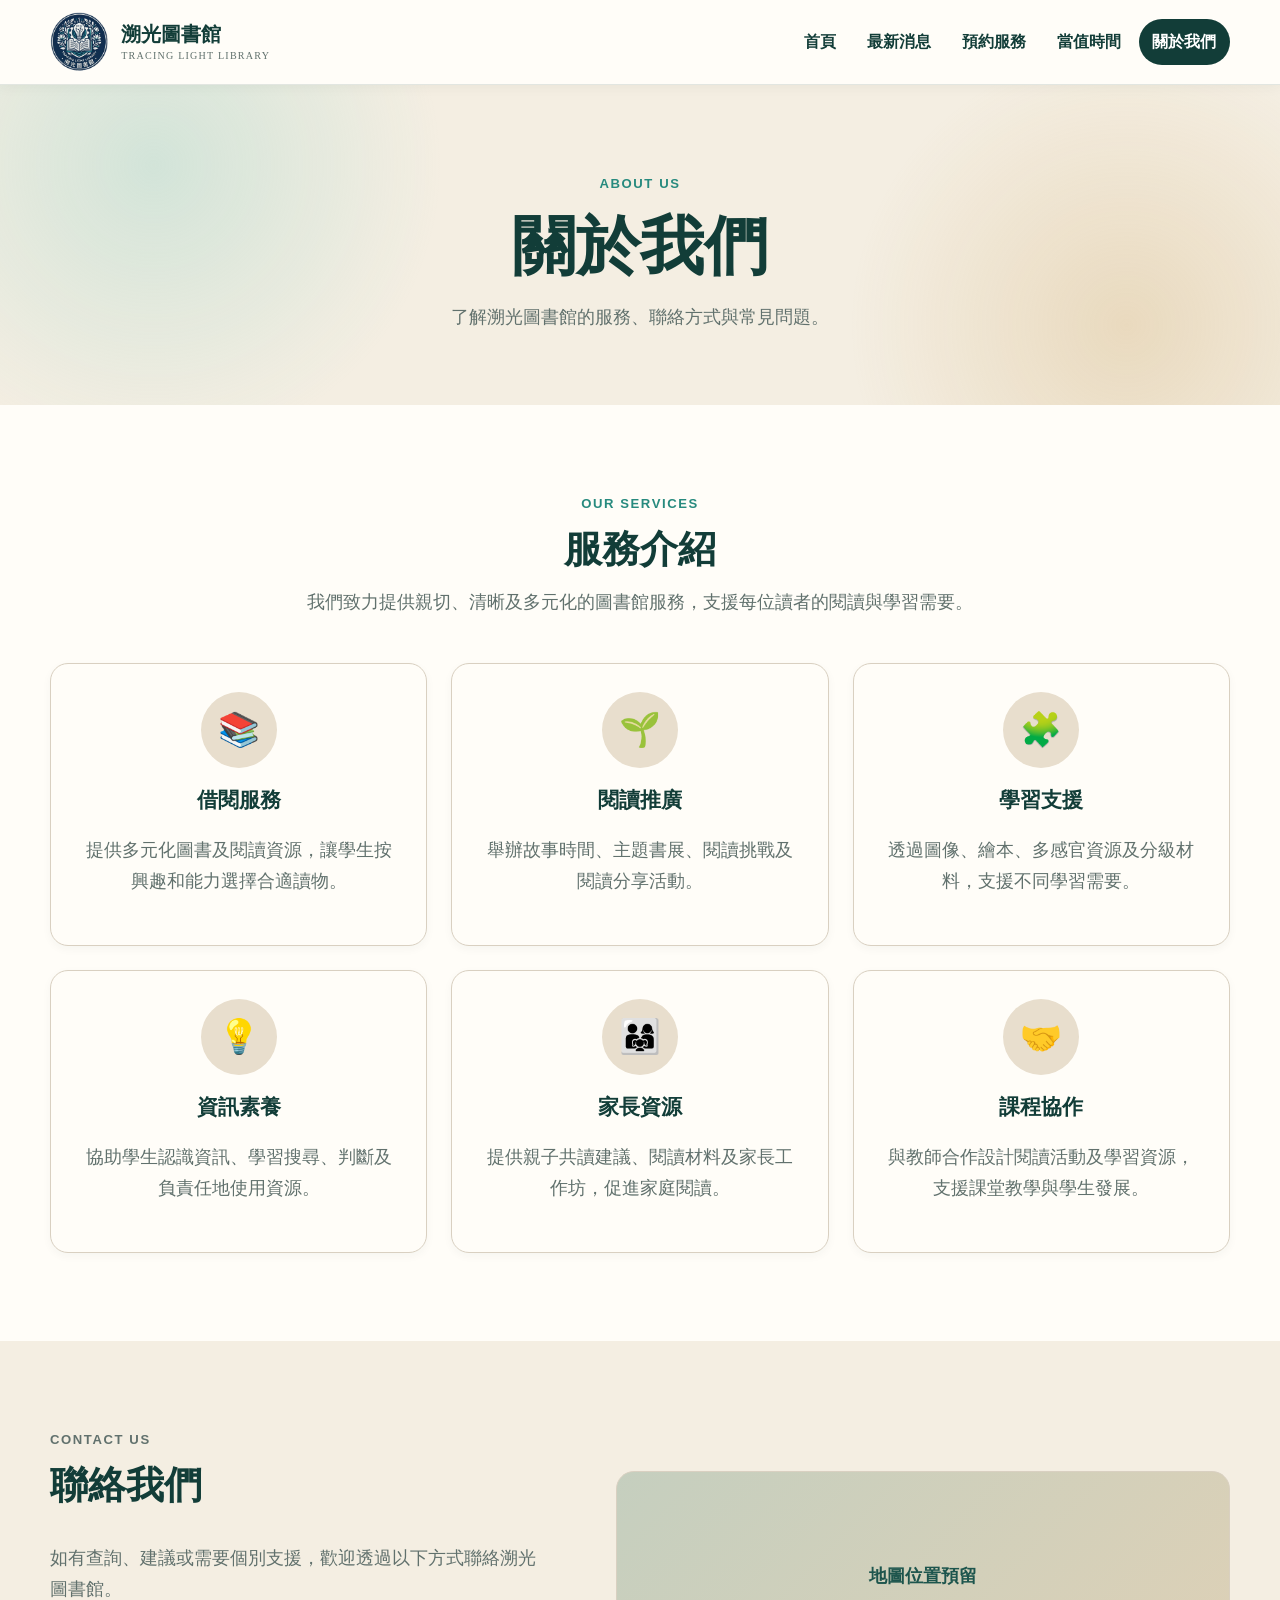
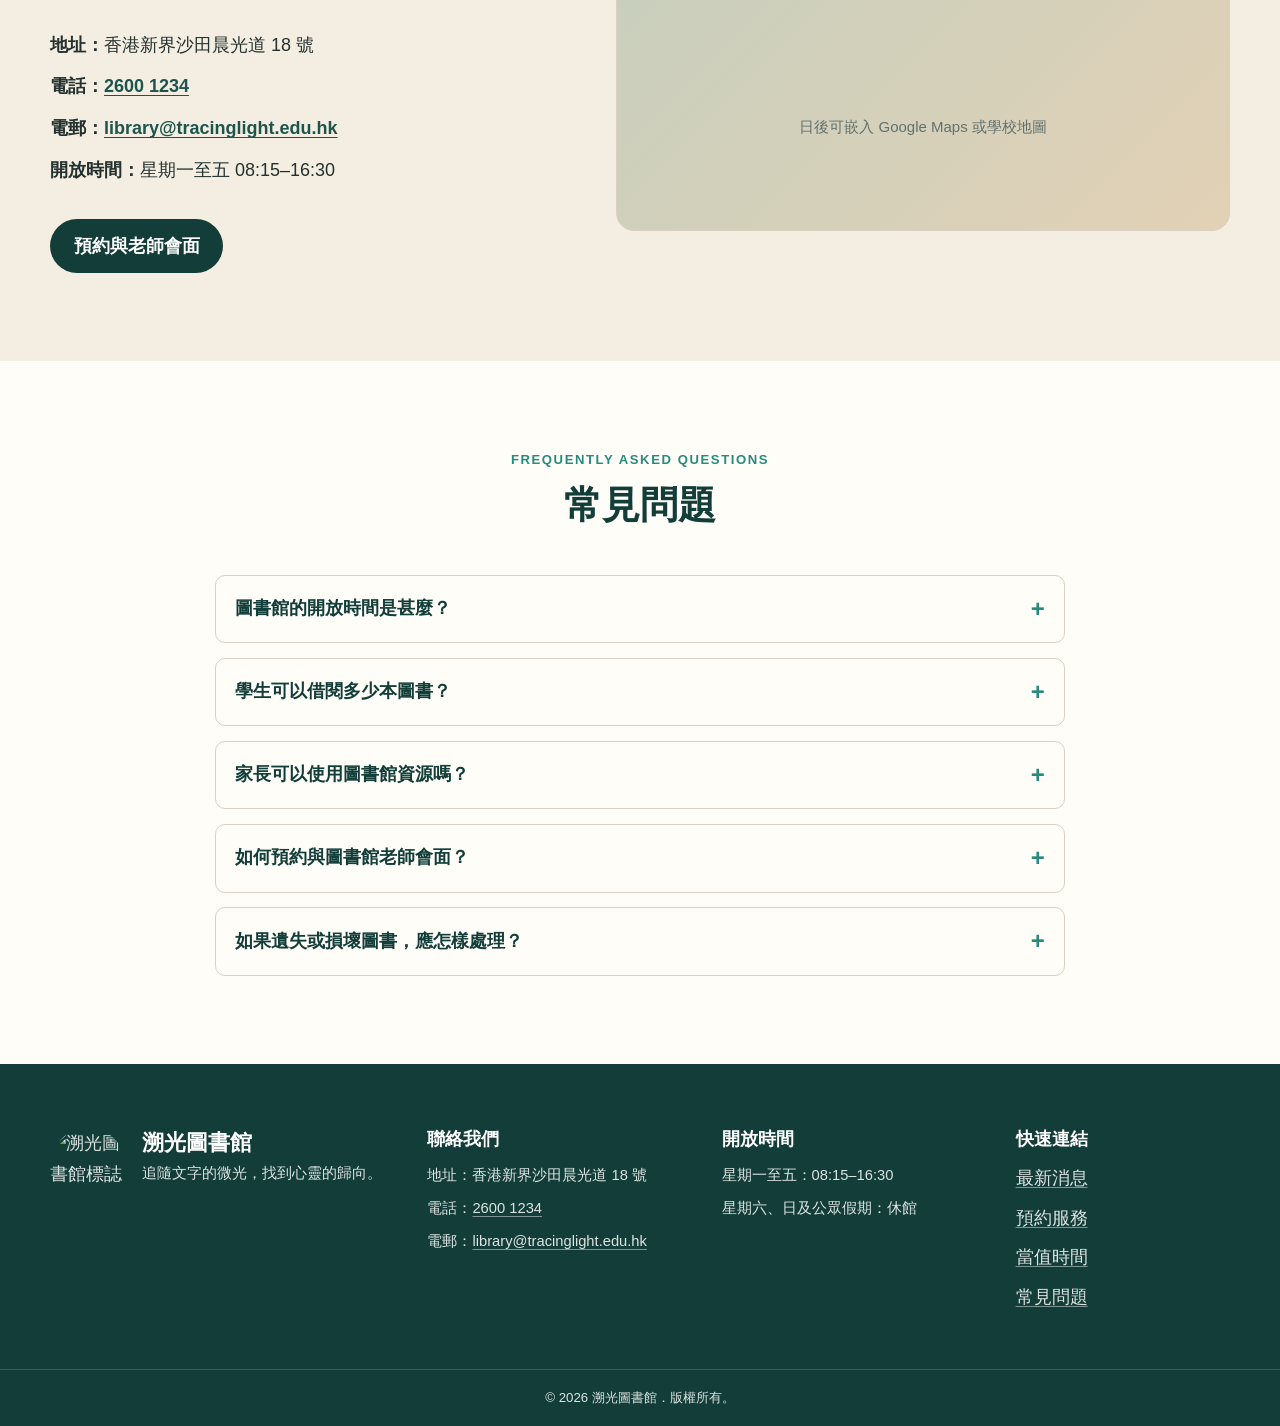
==== about-us.html @ 8d96c521 "init" ====
<!DOCTYPE html>
<html lang="zh-Hant">
<head>
  <meta charset="UTF-8">
  <meta name="viewport" content="width=device-width, initial-scale=1.0">
  <meta
    name="description"
    content="認識溯光圖書館的服務、聯絡方法及常見問題。"
  >
  <title>關於我們｜溯光圖書館</title>

  <link rel="stylesheet" href="css/style.css">
  <script src="js/main.js" defer></script>
</head>

<body>
  <a class="skip-link" href="#main-content">跳至主要內容</a>

  <div id="header-placeholder"></div>

  <main id="main-content">
    <section class="page-banner" aria-labelledby="page-title">
      <div class="container">
        <p class="eyebrow">About Us</p>
        <h1 id="page-title">關於我們</h1>
        <p>了解溯光圖書館的服務、聯絡方式與常見問題。</p>
      </div>
    </section>

    <section class="section services-section" aria-labelledby="services-title">
      <div class="container">
        <div class="section-heading centered-heading">
          <p class="eyebrow">Our Services</p>
          <h2 id="services-title">服務介紹</h2>
          <p>我們致力提供親切、清晰及多元化的圖書館服務，支援每位讀者的閱讀與學習需要。</p>
        </div>

        <div class="card-grid three-columns">
          <article class="service-card">
            <div class="service-icon" aria-hidden="true">📚</div>
            <h3>借閱服務</h3>
            <p>提供多元化圖書及閱讀資源，讓學生按興趣和能力選擇合適讀物。</p>
          </article>

          <article class="service-card">
            <div class="service-icon" aria-hidden="true">🌱</div>
            <h3>閱讀推廣</h3>
            <p>舉辦故事時間、主題書展、閱讀挑戰及閱讀分享活動。</p>
          </article>

          <article class="service-card">
            <div class="service-icon" aria-hidden="true">🧩</div>
            <h3>學習支援</h3>
            <p>透過圖像、繪本、多感官資源及分級材料，支援不同學習需要。</p>
          </article>

          <article class="service-card">
            <div class="service-icon" aria-hidden="true">💡</div>
            <h3>資訊素養</h3>
            <p>協助學生認識資訊、學習搜尋、判斷及負責任地使用資源。</p>
          </article>

          <article class="service-card">
            <div class="service-icon" aria-hidden="true">👨‍👩‍👧</div>
            <h3>家長資源</h3>
            <p>提供親子共讀建議、閱讀材料及家長工作坊，促進家庭閱讀。</p>
          </article>

          <article class="service-card">
            <div class="service-icon" aria-hidden="true">🤝</div>
            <h3>課程協作</h3>
            <p>與教師合作設計閱讀活動及學習資源，支援課堂教學與學生發展。</p>
          </article>
        </div>
      </div>
    </section>

    <section id="contact" class="section contact-section" aria-labelledby="contact-title">
      <div class="container two-column-layout">
        <div class="contact-content">
          <p class="eyebrow">Contact Us</p>
          <h2 id="contact-title">聯絡我們</h2>
          <p>如有查詢、建議或需要個別支援，歡迎透過以下方式聯絡溯光圖書館。</p>

          <address class="contact-details">
            <p><strong>地址：</strong>香港新界沙田晨光道 18 號</p>
            <p><strong>電話：</strong><a href="tel:+85226001234">2600 1234</a></p>
            <p><strong>電郵：</strong><a href="mailto:library@tracinglight.edu.hk">library@tracinglight.edu.hk</a></p>
            <p><strong>開放時間：</strong>星期一至五 08:15–16:30</p>
          </address>

          <a class="button button-primary" href="reserve.html">預約與老師會面</a>
        </div>

        <div class="map-placeholder" role="img" aria-label="溯光圖書館位置地圖預留位置">
          <span>地圖位置預留</span>
          <small>日後可嵌入 Google Maps 或學校地圖</small>
        </div>
      </div>
    </section>

    <section id="faq" class="section faq-section" aria-labelledby="faq-title">
      <div class="container narrow-container">
        <div class="section-heading centered-heading">
          <p class="eyebrow">Frequently Asked Questions</p>
          <h2 id="faq-title">常見問題</h2>
        </div>

        <div class="faq-list">
          <details class="faq-item">
            <summary>圖書館的開放時間是甚麼？</summary>
            <p>圖書館於星期一至五上午 8 時 15 分至下午 4 時 30 分開放；星期六、日及公眾假期休館。</p>
          </details>

          <details class="faq-item">
            <summary>學生可以借閱多少本圖書？</summary>
            <p>示範安排為每位學生每次可借閱兩本圖書，借閱期為兩星期；實際安排可按校內規則調整。</p>
          </details>

          <details class="faq-item">
            <summary>家長可以使用圖書館資源嗎？</summary>
            <p>可以。家長可在開放時間到訪，或先透過預約服務與圖書館老師聯絡，以了解適合親子共讀的資源。</p>
          </details>

          <details class="faq-item">
            <summary>如何預約與圖書館老師會面？</summary>
            <p>請前往「預約服務」頁面填寫表格，圖書館老師會盡快與你確認會面安排。</p>
          </details>

          <details class="faq-item">
            <summary>如果遺失或損壞圖書，應怎樣處理？</summary>
            <p>請盡快通知圖書館老師。我們會按圖書的情況與家長或學生商討合適的處理方法。</p>
          </details>
        </div>
      </div>
    </section>
  </main>

  <div id="footer-placeholder"></div>
</body>
</html>
---- css/style.css ----
/* =========================
   溯光圖書館｜全域設定
   ========================= */

:root {
  --color-forest-900: #123d38;
  --color-forest-800: #1d554d;
  --color-forest-700: #2c6a60;
  --color-teal-600: #278a7e;
  --color-teal-300: #8ccfc5;
  --color-cream-50: #fbf8f1;
  --color-cream-100: #f4eee2;
  --color-cream-200: #e8decd;
  --color-paper: #fffdf8;
  --color-navy: #102e4d;
  --color-ink: #24312f;
  --color-muted: #61716d;
  --color-white: #ffffff;
  --color-gold: #c99d54;
  --color-gold-light: #ead8b8;
  --color-success-bg: #e3f3ea;
  --color-success-text: #185a38;
  --color-border: #d9d0c1;
  --color-shadow: rgba(18, 61, 56, 0.12);

  --font-family:
    "Noto Sans TC", "PingFang TC", "Microsoft JhengHei",
    "Heiti TC", sans-serif;

  --radius-small: 10px;
  --radius-medium: 18px;
  --radius-large: 28px;

  --shadow-small: 0 4px 14px var(--color-shadow);
  --shadow-medium: 0 12px 30px var(--color-shadow);

  --transition: 180ms ease;
  --container-width: 1180px;
}

/* =========================
   基本重設
   ========================= */

* {
  box-sizing: border-box;
}

html {
  scroll-behavior: smooth;
}

body {
  min-width: 320px;
  margin: 0;
  overflow-x: hidden;
  background-color: var(--color-cream-50);
  color: var(--color-ink);
  font-family: var(--font-family);
  font-size: 18px;
  line-height: 1.75;
}

img {
  display: block;
  max-width: 100%;
}

a {
  color: inherit;
  text-decoration: none;
}

button,
input,
select,
textarea {
  font: inherit;
}

button {
  cursor: pointer;
}

ul {
  padding-left: 1.35rem;
}

h1,
h2,
h3,
p {
  margin-top: 0;
}

h1,
h2,
h3 {
  color: var(--color-forest-900);
  font-weight: 700;
  line-height: 1.35;
}

h1 {
  font-size: clamp(2.3rem, 5vw, 4.4rem);
}

h2 {
  font-size: clamp(1.7rem, 3vw, 2.5rem);
}

h3 {
  font-size: 1.3rem;
}

::selection {
  background: var(--color-teal-300);
  color: var(--color-forest-900);
}

/* =========================
   通用版面
   ========================= */

.container {
  width: min(calc(100% - 2.5rem), var(--container-width));
  margin-inline: auto;
}

.narrow-container {
  width: min(calc(100% - 2.5rem), 850px);
  margin-inline: auto;
}

.section {
  padding: 5.5rem 0;
}

.section:nth-of-type(even) {
  background-color: var(--color-cream-100);
}

.two-column-layout {
  display: grid;
  grid-template-columns: minmax(0, 0.9fr) minmax(0, 1.1fr);
  gap: clamp(2rem, 5vw, 5rem);
  align-items: center;
}

.card-grid {
  display: grid;
  gap: 1.5rem;
}

.three-columns {
  grid-template-columns: repeat(3, minmax(0, 1fr));
}

.section-heading {
  display: flex;
  align-items: end;
  justify-content: space-between;
  gap: 1.5rem;
  margin-bottom: 2.5rem;
}

.section-heading h2 {
  margin-bottom: 0;
}

.centered-heading {
  display: block;
  max-width: 740px;
  margin: 0 auto 2.75rem;
  text-align: center;
}

.centered-heading h2 {
  margin-bottom: 0.75rem;
}

.centered-heading p:last-child {
  margin-bottom: 0;
  color: var(--color-muted);
}

.eyebrow {
  margin-bottom: 0.45rem;
  color: var(--color-teal-600);
  font-size: 0.82rem;
  font-weight: 800;
  letter-spacing: 0.12em;
  text-transform: uppercase;
}

/* =========================
   無障礙輔助
   ========================= */

.skip-link {
  position: fixed;
  z-index: 9999;
  top: 0.75rem;
  left: 0.75rem;
  padding: 0.7rem 1rem;
  transform: translateY(-180%);
  border-radius: var(--radius-small);
  background-color: var(--color-navy);
  color: var(--color-white);
  font-weight: 700;
  transition: transform var(--transition);
}

.skip-link:focus {
  transform: translateY(0);
}

a:focus-visible,
button:focus-visible,
input:focus-visible,
select:focus-visible,
textarea:focus-visible,
details:focus-visible {
  outline: 4px solid var(--color-gold);
  outline-offset: 4px;
}

/* =========================
   按鈕與文字連結
   ========================= */

.button {
  display: inline-flex;
  min-height: 52px;
  align-items: center;
  justify-content: center;
  padding: 0.8rem 1.35rem;
  border: 2px solid transparent;
  border-radius: 999px;
  font-weight: 800;
  line-height: 1.35;
  text-align: center;
  transition:
    transform var(--transition),
    background-color var(--transition),
    border-color var(--transition),
    box-shadow var(--transition);
}

.button:hover {
  transform: translateY(-3px);
  box-shadow: var(--shadow-small);
}

.button-primary {
  background-color: var(--color-forest-900);
  color: var(--color-white);
}

.button-primary:hover {
  background-color: var(--color-forest-700);
}

.button-secondary {
  border-color: var(--color-forest-900);
  background-color: transparent;
  color: var(--color-forest-900);
}

.button-secondary:hover {
  background-color: var(--color-forest-900);
  color: var(--color-white);
}

.text-link {
  display: inline-flex;
  align-items: center;
  gap: 0.35rem;
  color: var(--color-forest-800);
  font-weight: 800;
  text-decoration: underline;
  text-decoration-color: var(--color-teal-300);
  text-decoration-thickness: 3px;
  text-underline-offset: 5px;
  transition: color var(--transition);
}

.text-link::after {
  content: "→";
  transition: transform var(--transition);
}

.text-link:hover {
  color: var(--color-teal-600);
}

.text-link:hover::after {
  transform: translateX(4px);
}

/* =========================
   Header
   ========================= */

.site-header {
  position: sticky;
  z-index: 1000;
  top: 0;
  border-bottom: 1px solid rgba(18, 61, 56, 0.12);
  background: rgba(255, 253, 248, 0.96);
  box-shadow: 0 2px 12px rgba(18, 61, 56, 0.05);
  backdrop-filter: blur(10px);
}

.header-container {
  display: flex;
  min-height: 84px;
  align-items: center;
  justify-content: space-between;
  gap: 1.5rem;
}

.brand {
  display: inline-flex;
  min-width: max-content;
  align-items: center;
  gap: 0.7rem;
}

.brand-logo {
  width: 60px;
  height: 60px;
  border-radius: 50%;
  object-fit: cover;
}

.brand-text {
  display: grid;
  line-height: 1.2;
}

.brand-text strong {
  color: var(--color-forest-900);
  font-size: 1.25rem;
}

.brand-text small {
  margin-top: 0.2rem;
  color: var(--color-muted);
  font-family: Georgia, serif;
  font-size: 0.63rem;
  letter-spacing: 0.12em;
  text-transform: uppercase;
}

.main-navigation ul {
  display: flex;
  align-items: center;
  gap: 0.25rem;
  margin: 0;
  padding: 0;
  list-style: none;
}

.main-navigation a {
  display: inline-flex;
  min-height: 46px;
  align-items: center;
  padding: 0.55rem 0.85rem;
  border-radius: 999px;
  color: var(--color-forest-900);
  font-size: 0.98rem;
  font-weight: 800;
  transition:
    background-color var(--transition),
    color var(--transition);
}

.main-navigation a:hover,
.main-navigation a[aria-current="page"] {
  background-color: var(--color-forest-900);
  color: var(--color-white);
}

.menu-toggle {
  display: none;
  width: 48px;
  height: 48px;
  padding: 0;
  border: 1px solid var(--color-border);
  border-radius: var(--radius-small);
  background-color: var(--color-paper);
}

.menu-toggle span {
  display: block;
  width: 22px;
  height: 2px;
  margin: 4px auto;
  background-color: var(--color-forest-900);
}

/* =========================
   首頁主視覺
   ========================= */

.hero {
  position: relative;
  display: grid;
  min-height: min(720px, calc(100vh - 84px));
  align-items: center;
  overflow: hidden;
  background-color: var(--color-forest-900);
  color: var(--color-white);
}

.hero-image {
  position: absolute;
  inset: 0;
}

.hero-image::after {
  position: absolute;
  inset: 0;
  content: "";
  background:
    linear-gradient(90deg, rgba(10, 42, 38, 0.9) 0%, rgba(10, 42, 38, 0.7) 25%, rgba(10, 42, 38, 0.3) 100%),
    linear-gradient(0deg, rgba(10, 42, 38, 0.35), rgba(10, 42, 38, 0.1));
}

.hero-image img {
  width: 100%;
  height: 100%;
  object-fit: cover;
}

.hero-content {
  position: relative;
  z-index: 1;
  max-width: 760px;
  padding-top: 4rem;
  padding-bottom: 4rem;
}

.hero .eyebrow {
  color: var(--color-gold-light);
}

.hero h1 {
  margin-bottom: 0.7rem;
  color: var(--color-white);
  letter-spacing: 0.08em;
}

.hero-slogan {
  max-width: 620px;
  margin-bottom: 1rem;
  color: var(--color-gold-light);
  font-family: "KaiTi TC", "STKaiti", serif;
  font-size: clamp(1.45rem, 3vw, 2.2rem);
  letter-spacing: 0.08em;
}

.hero-description {
  max-width: 620px;
  margin-bottom: 2rem;
  font-size: 1.1rem;
}

/* =========================
   卡片通用
   ========================= */

.news-card,
.book-card,
.activity-card,
.service-card,
.action-card {
  border: 1px solid var(--color-border);
  border-radius: var(--radius-medium);
  background-color: var(--color-paper);
  box-shadow: 0 3px 10px rgba(18, 61, 56, 0.04);
  overflow: hidden;
}

.news-card,
.book-card,
.activity-card,
.service-card {
  height: 100%;
  transition:
    transform var(--transition),
    box-shadow var(--transition);
}

.news-card:hover,
.book-card:hover,
.activity-card:hover,
.service-card:hover {
  transform: translateY(-6px);
  box-shadow: var(--shadow-medium);
}

.card-content {
  padding: 1.4rem;
}

.card-content h3 {
  margin-bottom: 0.65rem;
}

.card-content p {
  margin-bottom: 1rem;
  color: var(--color-muted);
}

.card-content time {
  display: block;
  margin-bottom: 0.55rem;
  color: var(--color-teal-600);
  font-size: 0.85rem;
  font-weight: 800;
}

.card-image-placeholder,
.news-image-placeholder,
.book-cover-placeholder,
.map-placeholder {
  display: grid;
  min-height: 190px;
  place-items: center;
  background:
    linear-gradient(135deg, rgba(39, 138, 126, 0.18), rgba(201, 157, 84, 0.2)),
    var(--color-cream-200);
  color: var(--color-forest-800);
  font-weight: 800;
}

.card-image-placeholder {
  min-height: 180px;
}

/* =========================
   首頁內容
   ========================= */

.library-intro {
  background-color: var(--color-paper) !important;
}

.intro-visual {
  display: grid;
  min-height: 340px;
  place-items: center;
  border-radius: var(--radius-large);
  background:
    radial-gradient(circle at 30% 30%, var(--color-gold-light), transparent 30%),
    linear-gradient(145deg, var(--color-forest-900), var(--color-teal-600));
  box-shadow: var(--shadow-medium);
}

.icon-circle {
  display: grid;
  width: 190px;
  height: 190px;
  place-items: center;
  border: 10px solid rgba(255, 255, 255, 0.24);
  border-radius: 50%;
  background-color: rgba(255, 253, 248, 0.95);
  font-size: 5rem;
  box-shadow: 0 0 0 20px rgba(255, 255, 255, 0.08);
}

.intro-content p {
  color: var(--color-muted);
}

.feature-list {
  margin: 1.5rem 0 2rem;
  padding: 0;
  list-style: none;
}

.feature-list li {
  position: relative;
  padding: 0.55rem 0 0.55rem 2rem;
}

.feature-list li::before {
  position: absolute;
  left: 0;
  content: "✓";
  color: var(--color-teal-600);
  font-size: 1.3rem;
  font-weight: 900;
}

.reading-activities {
  background-color: var(--color-cream-100) !important;
}

.activity-card,
.service-card {
  padding: 1.8rem;
  text-align: center;
}

.activity-card p,
.service-card p {
  color: var(--color-muted);
}

.activity-icon,
.service-icon {
  display: grid;
  width: 76px;
  height: 76px;
  place-items: center;
  margin: 0 auto 1.1rem;
  border-radius: 50%;
  background-color: var(--color-cream-200);
  font-size: 2.1rem;
}

.quick-actions {
  background-color: var(--color-paper) !important;
}

.action-card {
  display: flex;
  min-height: 145px;
  align-items: center;
  gap: 1rem;
  padding: 1.35rem;
  transition:
    transform var(--transition),
    box-shadow var(--transition),
    border-color var(--transition);
}

.action-card:hover {
  transform: translateY(-5px);
  border-color: var(--color-teal-600);
  box-shadow: var(--shadow-medium);
}

.action-icon {
  display: grid;
  width: 62px;
  height: 62px;
  flex: 0 0 62px;
  place-items: center;
  border-radius: 50%;
  background-color: var(--color-forest-900);
  font-size: 1.8rem;
}

.action-content {
  display: grid;
  gap: 0.25rem;
}

.action-content strong {
  color: var(--color-forest-900);
  font-size: 1.05rem;
}

.action-content small {
  color: var(--color-muted);
  line-height: 1.55;
}

/* =========================
   內頁主視覺
   ========================= */

.page-banner {
  padding: 5.5rem 0 4.5rem;
  background:
    radial-gradient(circle at 12% 25%, rgba(140, 207, 197, 0.32), transparent 25%),
    radial-gradient(circle at 88% 75%, rgba(201, 157, 84, 0.25), transparent 24%),
    var(--color-cream-100);
  text-align: center;
}

.page-banner .container {
  max-width: 850px;
}

.page-banner h1 {
  margin-bottom: 0.8rem;
}

.page-banner p:last-child {
  margin-bottom: 0;
  color: var(--color-muted);
  font-size: 1.1rem;
}

/* =========================
   最新消息頁
   ========================= */

.news-tabs-section {
  background-color: var(--color-paper) !important;
}

.tab-list {
  display: flex;
  justify-content: center;
  gap: 0.8rem;
  margin-bottom: 3rem;
}

.tab-button {
  min-height: 52px;
  padding: 0.75rem 1.3rem;
  border: 2px solid var(--color-forest-900);
  border-radius: 999px;
  background-color: transparent;
  color: var(--color-forest-900);
  font-weight: 800;
  transition:
    background-color var(--transition),
    color var(--transition);
}

.tab-button:hover,
.tab-button.is-active {
  background-color: var(--color-forest-900);
  color: var(--color-white);
}

.tab-panel {
  display: none;
}

.tab-panel.is-active {
  display: block;
}

.news-list {
  display: grid;
  gap: 1.5rem;
}

.news-item {
  display: grid;
  grid-template-columns: 260px minmax(0, 1fr);
  overflow: hidden;
  border: 1px solid var(--color-border);
  border-radius: var(--radius-medium);
  background-color: var(--color-paper);
  box-shadow: 0 3px 10px rgba(18, 61, 56, 0.04);
}

.news-image-placeholder {
  min-height: 100%;
}

.news-item-content {
  padding: 1.6rem;
}

.news-item-content time {
  display: block;
  margin-bottom: 0.5rem;
  color: var(--color-teal-600);
  font-size: 0.87rem;
  font-weight: 800;
}

.news-item-content h3 {
  margin-bottom: 0.7rem;
}

.news-item-content p {
  color: var(--color-muted);
}

.book-cover-placeholder {
  min-height: 245px;
}

.book-category {
  display: inline-block;
  margin-bottom: 0.75rem;
  padding: 0.25rem 0.7rem;
  border-radius: 999px;
  background-color: var(--color-cream-200);
  color: var(--color-forest-800);
  font-size: 0.8rem;
  font-weight: 800;
}

.book-meta {
  margin-bottom: 0 !important;
  color: var(--color-teal-600) !important;
  font-size: 0.9rem;
  font-weight: 700;
}

/* =========================
   預約頁
   ========================= */

.reservation-section {
  background-color: var(--color-paper) !important;
}

.reservation-info {
  padding: 2rem;
  border-radius: var(--radius-medium);
  background-color: var(--color-cream-100);
}

.reservation-info h2 {
  margin-bottom: 1rem;
}

.contact-box {
  margin-top: 2rem;
  padding: 1.25rem;
  border-left: 5px solid var(--color-teal-600);
  border-radius: 0 var(--radius-small) var(--radius-small) 0;
  background-color: var(--color-paper);
}

.contact-box h3 {
  margin-bottom: 0.6rem;
}

.contact-box p {
  margin-bottom: 0.3rem;
}

.contact-box a,
.contact-details a {
  color: var(--color-forest-800);
  font-weight: 800;
  text-decoration: underline;
  text-underline-offset: 3px;
}

.reservation-form-wrapper {
  padding: clamp(1.25rem, 3vw, 2.3rem);
  border: 1px solid var(--color-border);
  border-radius: var(--radius-medium);
  background-color: var(--color-paper);
  box-shadow: var(--shadow-small);
}

.reservation-form fieldset {
  margin: 0;
  padding: 0;
  border: 0;
}

.reservation-form legend {
  margin-bottom: 1.5rem;
  color: var(--color-forest-900);
  font-size: 1.5rem;
  font-weight: 800;
}

.form-row {
  display: grid;
  grid-template-columns: repeat(2, minmax(0, 1fr));
  gap: 1rem;
}

.form-group {
  margin-bottom: 1.2rem;
}

.form-group label {
  display: block;
  margin-bottom: 0.4rem;
  color: var(--color-forest-900);
  font-size: 0.97rem;
  font-weight: 800;
}

.optional {
  color: var(--color-muted);
  font-weight: 400;
}

.form-group input,
.form-group select,
.form-group textarea {
  width: 100%;
  border: 2px solid var(--color-border);
  border-radius: var(--radius-small);
  background-color: var(--color-white);
  color: var(--color-ink);
  transition:
    border-color var(--transition),
    box-shadow var(--transition);
}

.form-group input,
.form-group select {
  min-height: 52px;
  padding: 0.65rem 0.8rem;
}

.form-group textarea {
  min-height: 135px;
  padding: 0.75rem 0.8rem;
  resize: vertical;
}

.form-group input:hover,
.form-group select:hover,
.form-group textarea:hover {
  border-color: var(--color-teal-600);
}

.form-group input:focus,
.form-group select:focus,
.form-group textarea:focus {
  border-color: var(--color-forest-800);
  outline: none;
  box-shadow: 0 0 0 4px rgba(39, 138, 126, 0.18);
}

.required-note {
  color: var(--color-muted);
  font-size: 0.88rem;
}

.form-success-message {
  padding: 2rem;
  border: 2px solid #8bcba3;
  border-radius: var(--radius-medium);
  background-color: var(--color-success-bg);
  color: var(--color-success-text);
}

.form-success-message h2 {
  color: var(--color-success-text);
}

/* =========================
   當值時間頁
   ========================= */

.schedule-section {
  background-color: var(--color-paper) !important;
}

.schedule-intro {
  max-width: 780px;
  margin: 0 auto 2rem;
  color: var(--color-muted);
  text-align: center;
}

.table-wrapper {
  overflow-x: auto;
  border: 1px solid var(--color-border);
  border-radius: var(--radius-medium);
  box-shadow: var(--shadow-small);
}

.schedule-table {
  width: 100%;
  min-width: 780px;
  border-collapse: collapse;
  background-color: var(--color-paper);
  text-align: left;
}

.schedule-table caption {
  padding: 1.25rem;
  background-color: var(--color-forest-900);
  color: var(--color-white);
  font-size: 1.15rem;
  font-weight: 800;
  text-align: left;
}

.schedule-table th,
.schedule-table td {
  padding: 1rem;
  border-bottom: 1px solid var(--color-border);
}

.schedule-table thead th {
  background-color: var(--color-cream-200);
  color: var(--color-forest-900);
}

.schedule-table tbody th {
  color: var(--color-forest-900);
  font-weight: 800;
}

.schedule-table tbody tr:last-child th,
.schedule-table tbody tr:last-child td {
  border-bottom: 0;
}

.schedule-table tbody tr:hover {
  background-color: rgba(140, 207, 197, 0.13);
}

.schedule-actions {
  display: flex;
  justify-content: center;
  gap: 1rem;
  margin-top: 2.25rem;
}

/* =========================
   關於我們頁
   ========================= */

.services-section {
  background-color: var(--color-paper) !important;
}

.contact-section {
  background-color: var(--color-cream-100) !important;
}

.contact-content p {
  color: var(--color-muted);
}

.contact-details {
  margin: 1.5rem 0 2rem;
  font-style: normal;
}

.contact-details p {
  margin-bottom: 0.65rem;
  color: var(--color-ink);
}

.map-placeholder {
  min-height: 360px;
  padding: 2rem;
  border: 1px solid var(--color-border);
  border-radius: var(--radius-medium);
  text-align: center;
}

.map-placeholder small {
  display: block;
  margin-top: 0.4rem;
  color: var(--color-muted);
  font-weight: 400;
}

.faq-section {
  background-color: var(--color-paper) !important;
}

.faq-list {
  display: grid;
  gap: 0.9rem;
}

.faq-item {
  border: 1px solid var(--color-border);
  border-radius: var(--radius-small);
  background-color: var(--color-paper);
  overflow: hidden;
}

.faq-item summary {
  position: relative;
  padding: 1.1rem 3.5rem 1.1rem 1.2rem;
  color: var(--color-forest-900);
  cursor: pointer;
  font-weight: 800;
  list-style: none;
}

.faq-item summary::-webkit-details-marker {
  display: none;
}

.faq-item summary::after {
  position: absolute;
  top: 50%;
  right: 1.2rem;
  content: "+";
  color: var(--color-teal-600);
  font-size: 1.5rem;
  line-height: 1;
  transform: translateY(-50%);
}

.faq-item[open] summary {
  border-bottom: 1px solid var(--color-border);
  background-color: var(--color-cream-100);
}

.faq-item[open] summary::after {
  content: "−";
}

.faq-item p {
  margin: 0;
  padding: 1.1rem 1.2rem;
  color: var(--color-muted);
}

/* =========================
   Footer
   ========================= */

.site-footer {
  background-color: var(--color-forest-900);
  color: rgba(255, 255, 255, 0.86);
}

.footer-grid {
  display: grid;
  grid-template-columns: 1.45fr 1.1fr 1.1fr 0.9fr;
  gap: 2rem;
  padding: 4rem 0 3rem;
}

.footer-brand {
  display: flex;
  align-items: flex-start;
  gap: 1rem;
}

.footer-logo {
  width: 76px;
  height: 76px;
  border-radius: 50%;
  object-fit: cover;
}

.site-footer h2 {
  margin-bottom: 0.75rem;
  color: var(--color-white);
  font-size: 1.1rem;
}

.footer-brand h2 {
  margin-bottom: 0.25rem;
  font-size: 1.35rem;
}

.site-footer p {
  margin-bottom: 0.45rem;
  font-size: 0.92rem;
}

.site-footer address {
  font-style: normal;
}

.site-footer a {
  text-decoration: underline;
  text-decoration-color: rgba(255, 255, 255, 0.45);
  text-underline-offset: 3px;
}

.site-footer a:hover {
  color: var(--color-gold-light);
}

.footer-links ul {
  margin: 0;
  padding: 0;
  list-style: none;
}

.footer-links li {
  margin-bottom: 0.5rem;
}

.footer-bottom {
  border-top: 1px solid rgba(255, 255, 255, 0.16);
}

.footer-bottom .container {
  padding: 1rem 0;
  text-align: center;
}

.footer-bottom p {
  margin: 0;
  font-size: 0.83rem;
}

/* =========================
   響應式版面：平板
   ========================= */

@media (max-width: 920px) {
  .three-columns {
    grid-template-columns: repeat(2, minmax(0, 1fr));
  }

  .footer-grid {
    grid-template-columns: repeat(2, minmax(0, 1fr));
  }

  .news-item {
    grid-template-columns: 200px minmax(0, 1fr);
  }

  .main-navigation a {
    padding-inline: 0.6rem;
    font-size: 0.9rem;
  }
}

/* =========================
   響應式版面：手機
   ========================= */

@media (max-width: 720px) {
  body {
    font-size: 17px;
  }

  .container,
  .narrow-container {
    width: min(calc(100% - 1.5rem), var(--container-width));
  }

  .section {
    padding: 4rem 0;
  }

  .header-container {
    min-height: 74px;
  }

  .brand-logo {
    width: 52px;
    height: 52px;
  }

  .brand-text strong {
    font-size: 1.1rem;
  }

  .menu-toggle {
    display: block;
  }

  .main-navigation {
    position: absolute;
    top: calc(100% + 1px);
    right: 0;
    left: 0;
    display: none;
    padding: 0.75rem;
    border-bottom: 1px solid var(--color-border);
    background-color: var(--color-paper);
    box-shadow: var(--shadow-small);
  }

  .main-navigation.is-open {
    display: block;
  }

  .main-navigation ul {
    display: grid;
    gap: 0.3rem;
  }

  .main-navigation a {
    width: 100%;
    justify-content: center;
    font-size: 1rem;
  }

  .hero {
    min-height: 580px;
  }

  .hero-image::after {
    background:
      linear-gradient(90deg, rgba(10, 42, 38, 0.85), rgba(10, 42, 38, 0.7)),
      linear-gradient(0deg, rgba(10, 42, 38, 0.3), rgba(10, 42, 38, 0.2));
  }

  .hero-content {
    padding-top: 3rem;
    padding-bottom: 3rem;
  }

  .section-heading {
    display: block;
    margin-bottom: 2rem;
  }

  .section-heading .text-link {
    margin-top: 1rem;
  }

  .two-column-layout,
  .three-columns,
  .form-row {
    grid-template-columns: 1fr;
  }

  .intro-visual {
    min-height: 240px;
  }

  .icon-circle {
    width: 140px;
    height: 140px;
    font-size: 3.8rem;
  }

  .action-card {
    min-height: 115px;
  }

  .tab-list {
    gap: 0.5rem;
  }

  .tab-button {
    flex: 1;
    padding-inline: 0.8rem;
  }

  .news-item {
    grid-template-columns: 1fr;
  }

  .news-image-placeholder {
    min-height: 180px;
  }

  .schedule-actions {
    flex-direction: column;
    align-items: stretch;
  }

  .footer-grid {
    grid-template-columns: 1fr;
    gap: 1.5rem;
    padding: 3rem 0 2rem;
  }

  .footer-brand {
    align-items: center;
  }
}

/* =========================
   減少動態效果設定
   ========================= */

@media (prefers-reduced-motion: reduce) {
  *,
  *::before,
  *::after {
    scroll-behavior: auto !important;
    transition-duration: 0.01ms !important;
    animation-duration: 0.01ms !important;
    animation-iteration-count: 1 !important;
  }
}
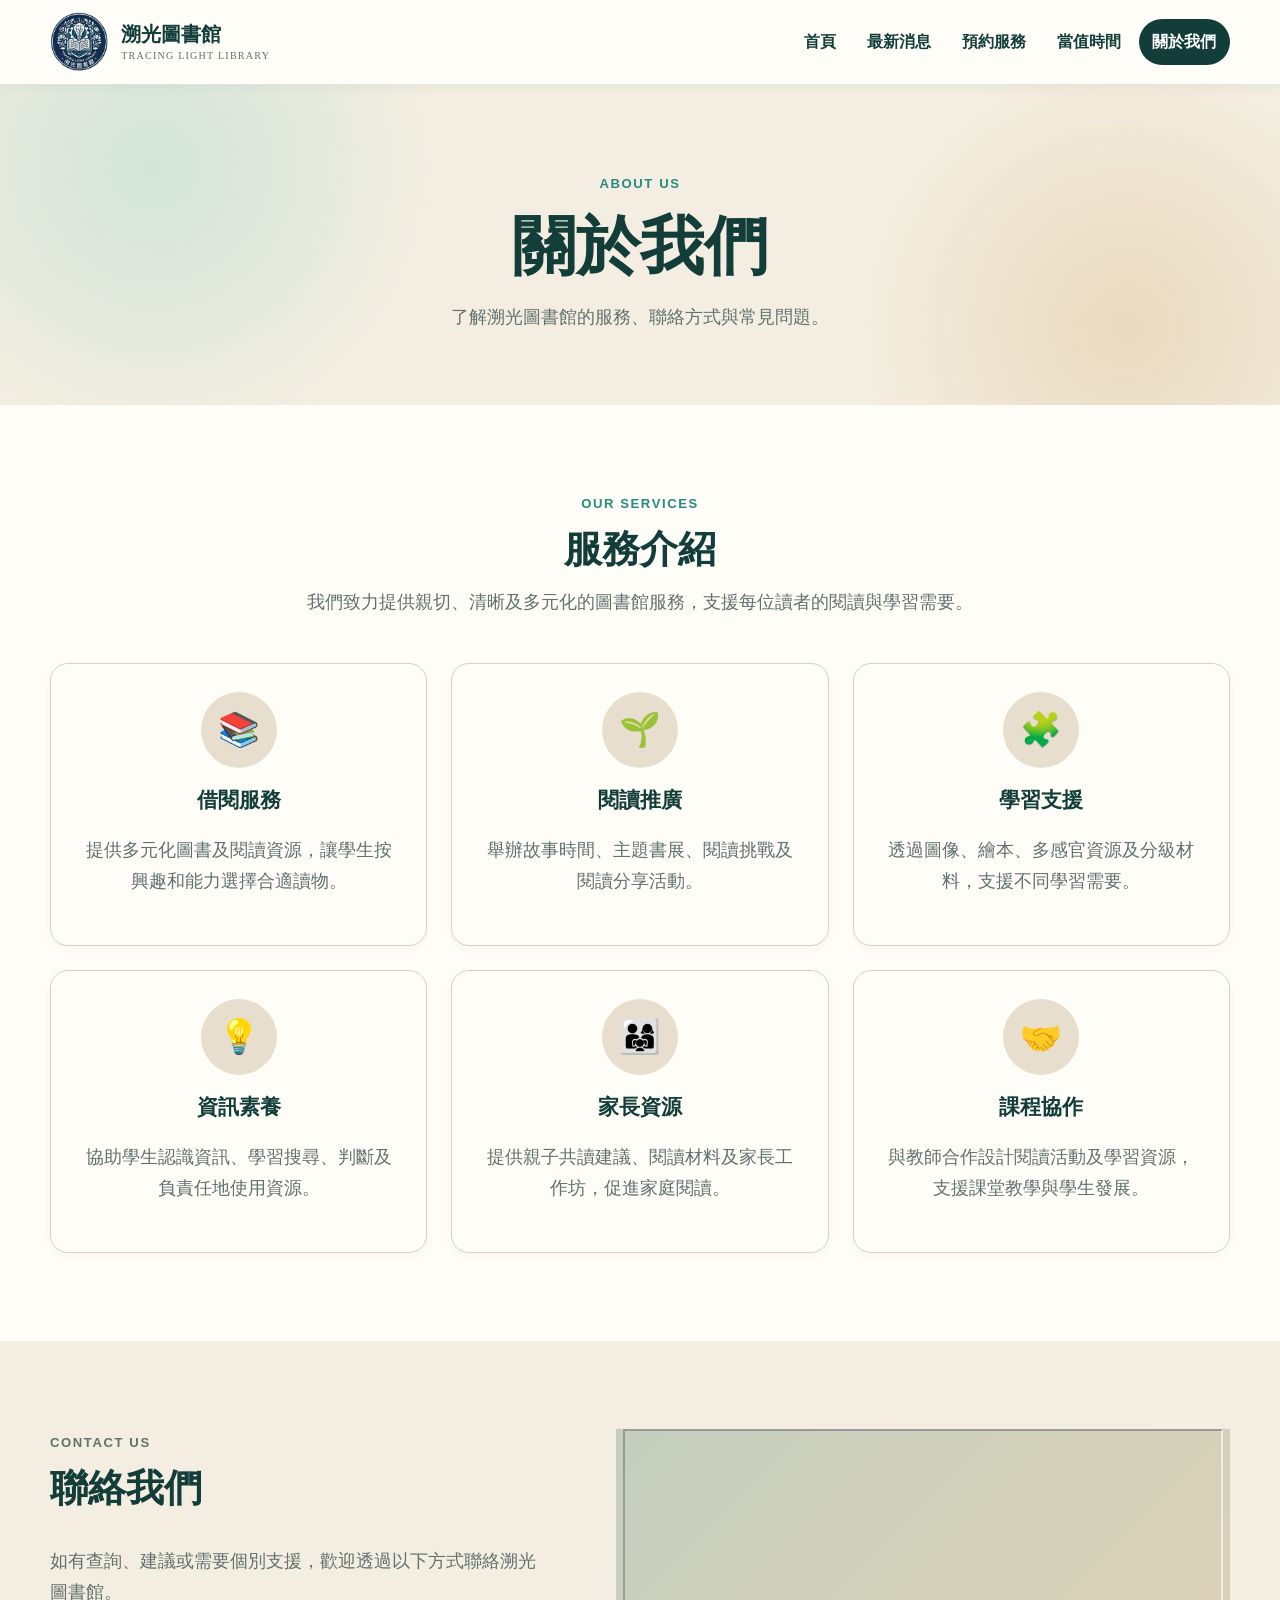
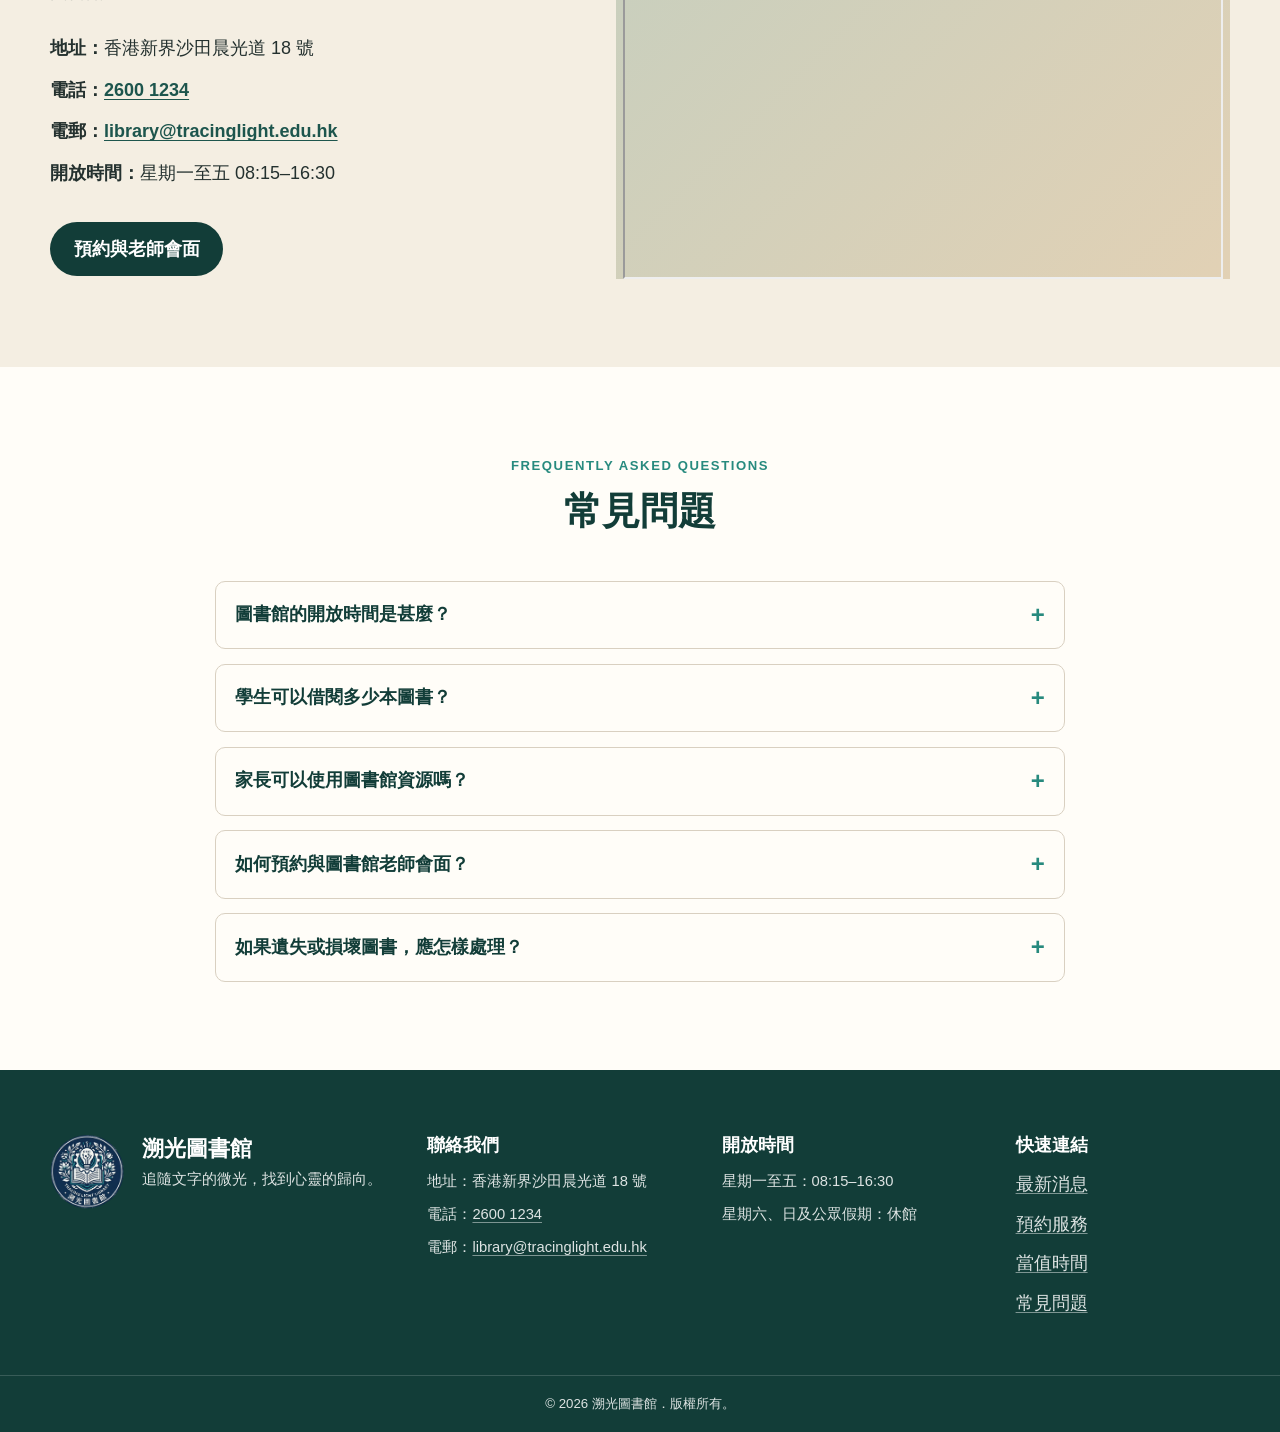
==== commit 166351e4: "updates" ====
--- a/about-us.html
+++ b/about-us.html
@@ -92,9 +92,10 @@
           <a class="button button-primary" href="reserve.html">預約與老師會面</a>
         </div>
 
-        <div class="map-placeholder" role="img" aria-label="溯光圖書館位置地圖預留位置">
-          <span>地圖位置預留</span>
-          <small>日後可嵌入 Google Maps 或學校地圖</small>
+        <!-- embed google map -->
+        <div id="location-map" class="map-placeholder" role="img" aria-label="溯光圖書館位置地圖" data-lat="22.3850" data-lng="114.1900" data-zoom="16">
+          <span>正在載入地圖...</span>
+          <small>如無法顯示，請稍後重新整理或改用 Google Maps</small>
         </div>
       </div>
     </section>
--- a/css/style.css
+++ b/css/style.css
@@ -298,6 +298,109 @@
   transform: translateX(4px);
 }
 
+.gallery-modal {
+  position: fixed;
+  inset: 0;
+  display: none;
+  z-index: 1200;
+}
+
+.gallery-modal.is-open {
+  display: block;
+}
+
+.gallery-backdrop {
+  position: absolute;
+  inset: 0;
+  background: rgba(18, 61, 56, 0.72);
+}
+
+.gallery-frame {
+  position: relative;
+  width: min(90vw, 850px);
+  max-height: 90vh;
+  margin: auto;
+  padding: 1.5rem;
+  border-radius: var(--radius-large);
+  background-color: var(--color-paper);
+  box-shadow: var(--shadow-medium);
+  overflow: hidden;
+  z-index: 1;
+}
+
+.gallery-close {
+  position: absolute;
+  top: 1rem;
+  right: 1rem;
+  width: 2.75rem;
+  height: 2.75rem;
+  border: 0;
+  border-radius: 999px;
+  background-color: rgba(255, 255, 255, 0.95);
+  color: var(--color-forest-900);
+  font-size: 1.4rem;
+  font-weight: 700;
+}
+
+.gallery-content {
+  position: relative;
+  display: grid;
+  gap: 1rem;
+  align-items: center;
+}
+
+.gallery-slide {
+  display: grid;
+  place-items: center;
+  min-height: 320px;
+  overflow: hidden;
+  border-radius: var(--radius-medium);
+  background-color: var(--color-cream-50);
+}
+
+.gallery-image {
+  width: 100%;
+  height: auto;
+  max-height: 65vh;
+  object-fit: contain;
+}
+
+.gallery-info {
+  display: grid;
+  gap: 0.35rem;
+  color: var(--color-forest-900);
+}
+
+.gallery-counter {
+  font-size: 0.95rem;
+  font-weight: 700;
+  letter-spacing: 0.04em;
+}
+
+.gallery-caption {
+  color: var(--color-muted);
+}
+
+.gallery-actions {
+  display: flex;
+  justify-content: space-between;
+  gap: 1rem;
+}
+
+.gallery-actions button {
+  flex: 1 1 0;
+  border: 1px solid var(--color-border);
+  border-radius: var(--radius-small);
+  background-color: var(--color-white);
+  color: var(--color-forest-900);
+  padding: 0.95rem 1rem;
+  font-weight: 800;
+}
+
+.gallery-actions button:hover {
+  background-color: var(--color-cream-100);
+}
+
 /* =========================
    Header
    ========================= */
@@ -603,6 +706,20 @@
 .service-card {
   padding: 1.8rem;
   text-align: center;
+}
+
+.activity-card-image {
+  overflow: hidden;
+  border-radius: var(--radius-small);
+  margin-bottom: 1rem;
+}
+
+.activity-card-image img {
+  width: 100%;
+  height: auto;
+  display: block;
+  aspect-ratio: 16 / 10;
+  object-fit: cover;
 }
 
 .activity-card p,
@@ -1039,21 +1156,6 @@
   color: var(--color-ink);
 }
 
-.map-placeholder {
-  min-height: 360px;
-  padding: 2rem;
-  border: 1px solid var(--color-border);
-  border-radius: var(--radius-medium);
-  text-align: center;
-}
-
-.map-placeholder small {
-  display: block;
-  margin-top: 0.4rem;
-  color: var(--color-muted);
-  font-weight: 400;
-}
-
 .faq-section {
   background-color: var(--color-paper) !important;
 }
